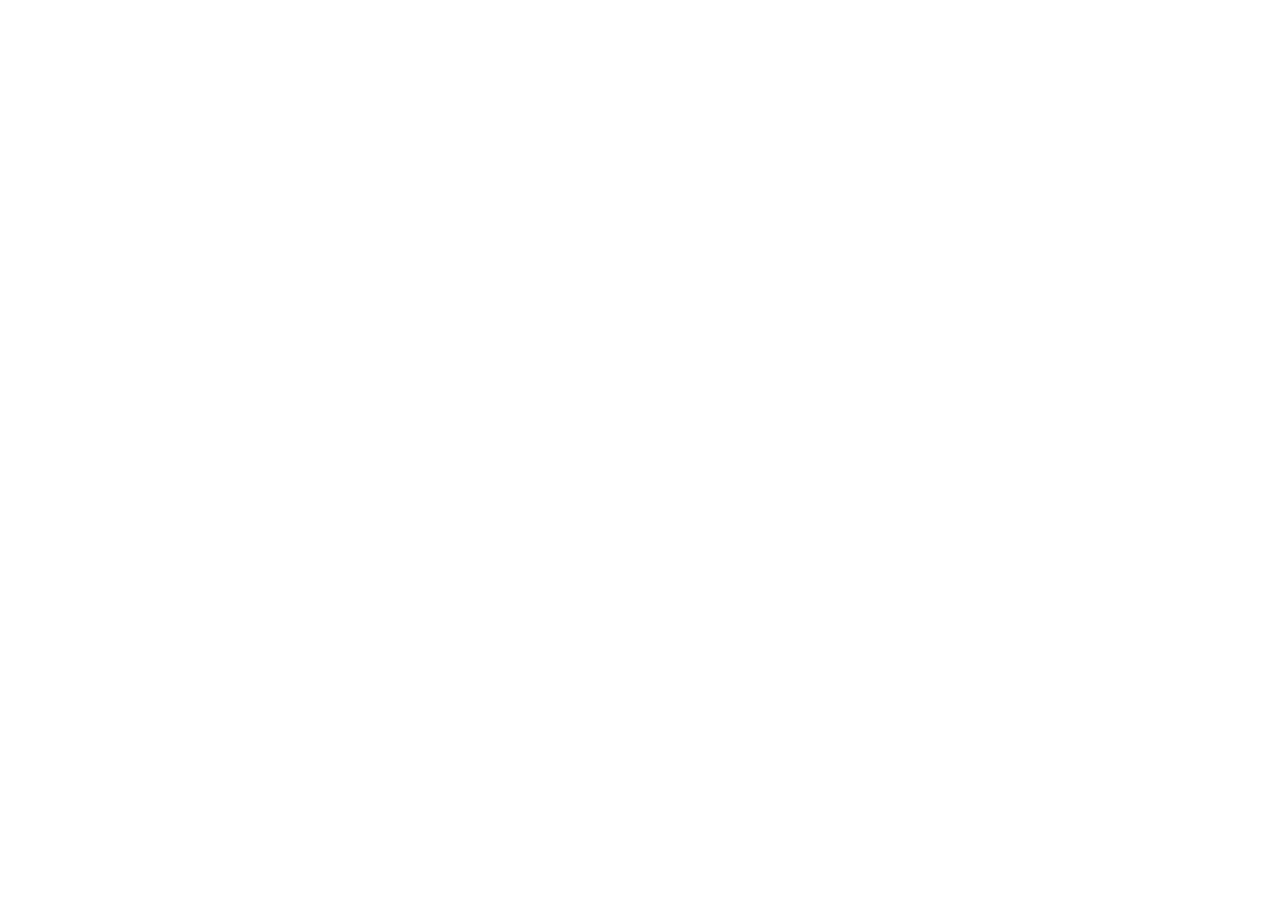
==== index.html @ 49a052c0 "Fix GitHub Pages redirect to OBO demo" ====
<!doctype html>
<html lang="en">
<head>
  <meta charset="utf-8">
  <meta name="viewport" content="width=device-width,initial-scale=1">
  <title>OBO Demo</title>
  <meta http-equiv="refresh" content="0; url=https://haiderkhan12078-oss.github.io/OBO/">
  <style>
    body{margin:0;background:#081321;color:#fff;font-family:Arial,sans-serif;display:grid;place-items:center;min-height:100vh}
    .box{max-width:560px;padding:32px;text-align:center}
    a{color:#b9f34a}
  </style>
</head>
<body>
  <div class="box">
    <h1>Opening OBO Smart Discovery Demo…</h1>
    <p>If you are not redirected automatically, <a href="https://haiderkhan12078-oss.github.io/OBO/">open the demo here</a>.</p>
  </div>
  <script>location.replace("https://haiderkhan12078-oss.github.io/OBO/");</script>
</body>
</html>
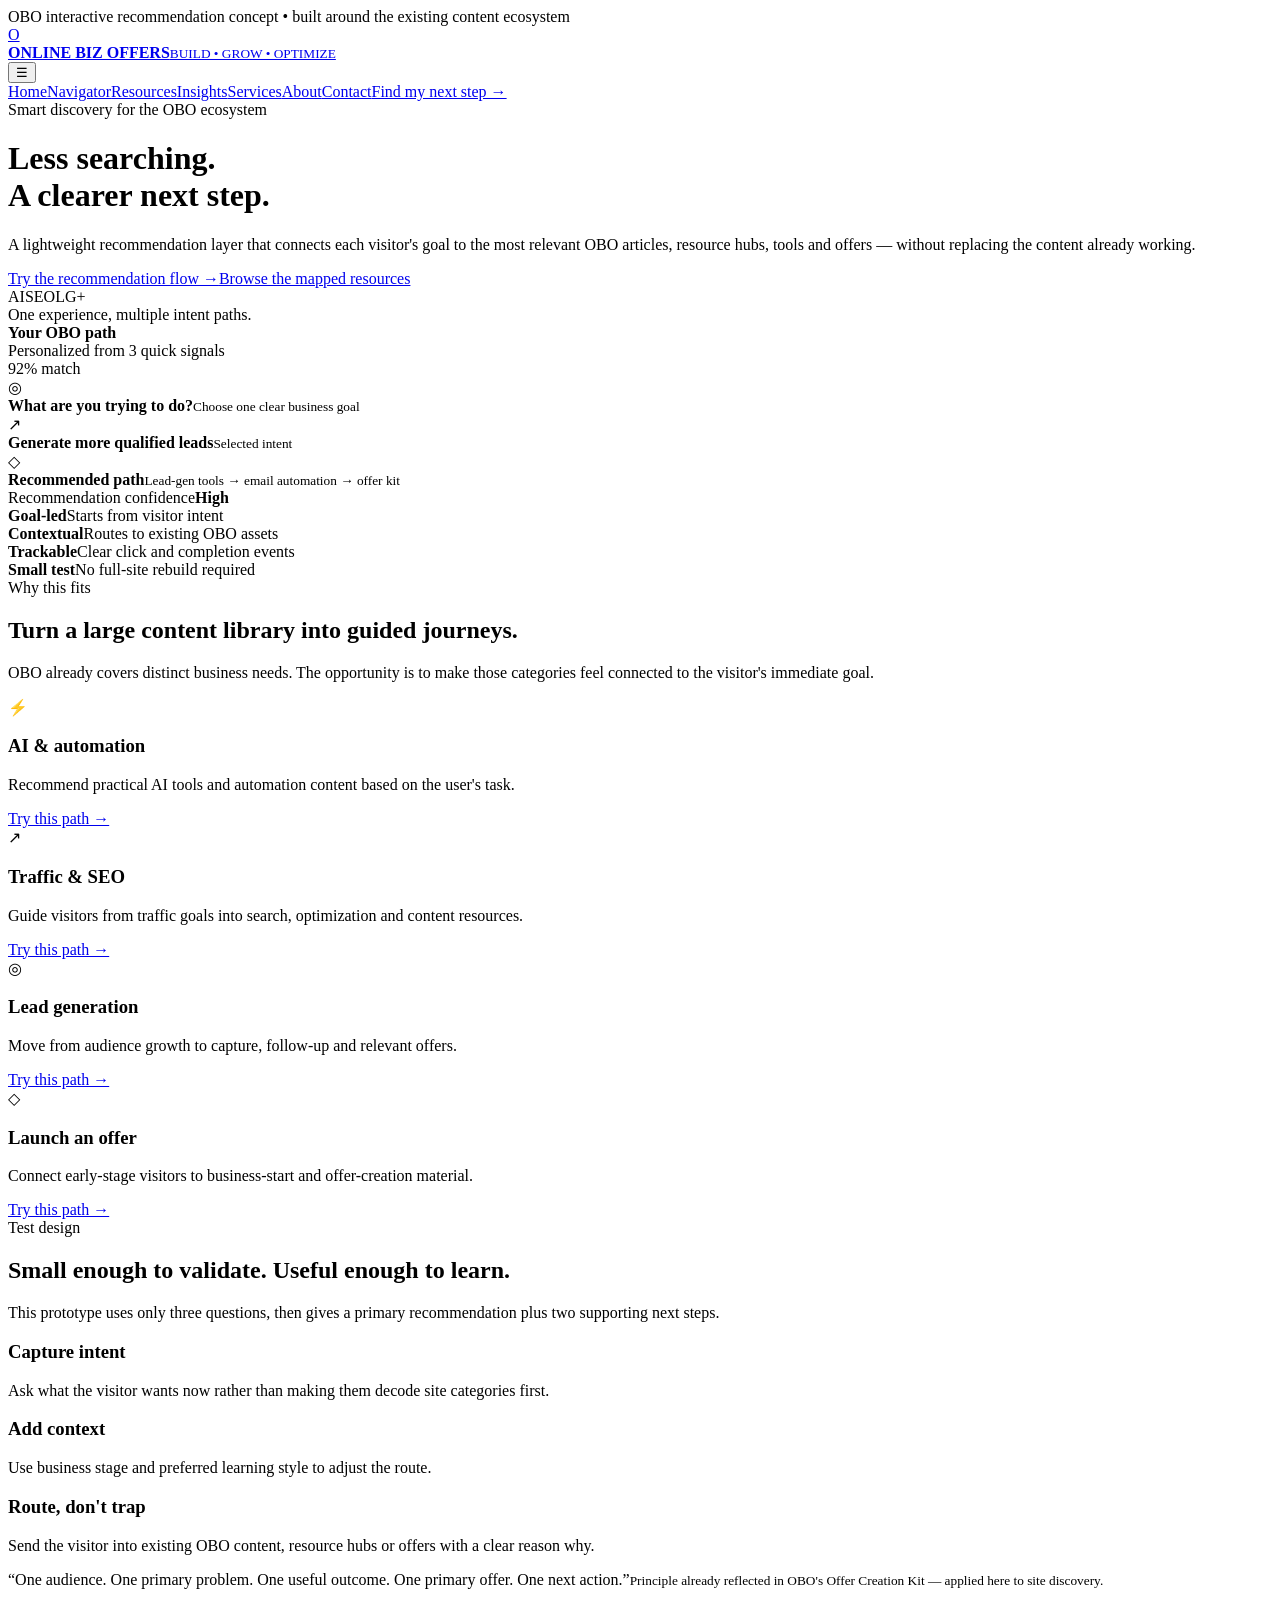
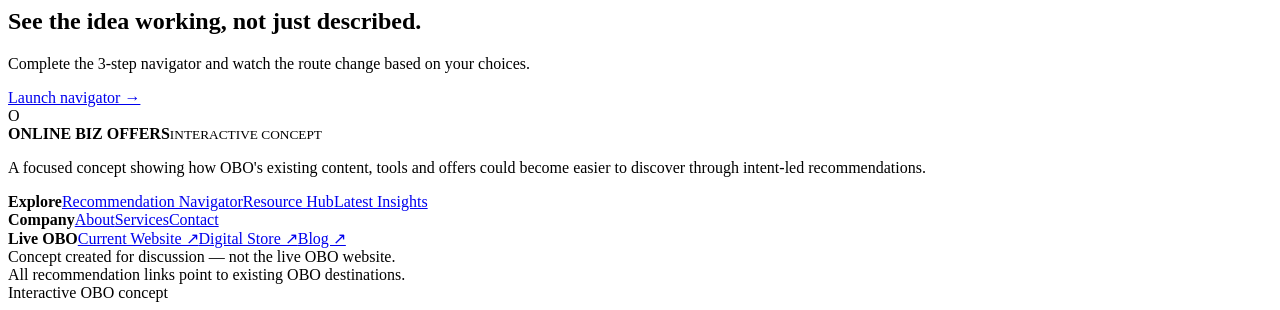
==== commit fd7a797f: "Sync index.html from working OBO demo" ====
--- a/index.html
+++ b/index.html
@@ -1,21 +1,34 @@
-<!doctype html>
-<html lang="en">
-<head>
-  <meta charset="utf-8">
-  <meta name="viewport" content="width=device-width,initial-scale=1">
-  <title>OBO Demo</title>
-  <meta http-equiv="refresh" content="0; url=https://haiderkhan12078-oss.github.io/OBO/">
-  <style>
-    body{margin:0;background:#081321;color:#fff;font-family:Arial,sans-serif;display:grid;place-items:center;min-height:100vh}
-    .box{max-width:560px;padding:32px;text-align:center}
-    a{color:#b9f34a}
-  </style>
-</head>
-<body>
-  <div class="box">
-    <h1>Opening OBO Smart Discovery Demo…</h1>
-    <p>If you are not redirected automatically, <a href="https://haiderkhan12078-oss.github.io/OBO/">open the demo here</a>.</p>
-  </div>
-  <script>location.replace("https://haiderkhan12078-oss.github.io/OBO/");</script>
-</body>
-</html>+<!doctype html><html lang="en"><head><meta charset="utf-8"><meta name="viewport" content="width=device-width,initial-scale=1"><title>OBO Interactive Concept | Home</title><meta name="description" content="Interactive Online Biz Offers concept"><link rel="stylesheet" href="styles.css"></head><body><div class="announcement">OBO interactive recommendation concept • built around the existing content ecosystem</div>
+<nav class="nav"><div class="container nav-inner">
+<a class="brand" href="index.html"><div class="brand-mark">O</div><div class="brand-copy"><strong>ONLINE BIZ OFFERS</strong><small>BUILD • GROW • OPTIMIZE</small></div></a>
+<button class="menu-toggle" aria-label="Toggle menu">☰</button>
+<div class="nav-links">
+<a data-page href="index.html">Home</a><a data-page href="navigator.html">Navigator</a><a data-page href="resources.html">Resources</a><a data-page href="insights.html">Insights</a><a data-page href="services.html">Services</a><a data-page href="about.html">About</a><a data-page href="contact.html">Contact</a><a class="nav-cta" href="navigator.html">Find my next step →</a>
+</div></div></nav><main>
+<header class="hero"><div class="container hero-grid"><div>
+<span class="eyebrow"><span class="dot"></span> Smart discovery for the OBO ecosystem</span>
+<h1>Less searching.<br><span class="gradient-text">A clearer next step.</span></h1>
+<p class="lead">A lightweight recommendation layer that connects each visitor's goal to the most relevant OBO articles, resource hubs, tools and offers — without replacing the content already working.</p>
+<div class="actions"><a class="btn btn-primary" href="navigator.html">Try the recommendation flow →</a><a class="btn btn-secondary" href="resources.html">Browse the mapped resources</a></div>
+<div class="hero-note"><div class="avatars"><span class="avatar">AI</span><span class="avatar">SEO</span><span class="avatar">LG</span><span class="avatar">+</span></div><span>One experience, multiple intent paths.</span></div>
+</div><div class="visual-shell"><div class="glow"></div><div class="product-card">
+<div class="product-top"><div><strong>Your OBO path</strong><div class="mini">Personalized from 3 quick signals</div></div><span class="pill">92% match</span></div>
+<div class="reco-preview"><div class="choice-preview"><div class="choice-icon">◎</div><div><strong>What are you trying to do?</strong><small>Choose one clear business goal</small></div></div><div class="choice-preview selected"><div class="choice-icon">↗</div><div><strong>Generate more qualified leads</strong><small>Selected intent</small></div></div><div class="choice-preview"><div class="choice-icon">◇</div><div><strong>Recommended path</strong><small>Lead-gen tools → email automation → offer kit</small></div></div></div>
+<div class="match-card"><div class="match-score"><span>Recommendation confidence</span><strong>High</strong></div><div class="score-track"><span></span></div></div>
+</div></div></div></header>
+<div class="container logo-strip"><div class="strip-inner"><div class="micro-stat"><strong>Goal-led</strong><span>Starts from visitor intent</span></div><div class="micro-stat"><strong>Contextual</strong><span>Routes to existing OBO assets</span></div><div class="micro-stat"><strong>Trackable</strong><span>Clear click and completion events</span></div><div class="micro-stat"><strong>Small test</strong><span>No full-site rebuild required</span></div></div></div>
+<section class="band"><div class="container"><div class="section-head"><div><span class="eyebrow">Why this fits</span><h2>Turn a large content library into guided journeys.</h2></div><p>OBO already covers distinct business needs. The opportunity is to make those categories feel connected to the visitor's immediate goal.</p></div><div class="grid-4">
+<div class="card"><div class="card-icon">⚡</div><h3>AI & automation</h3><p>Recommend practical AI tools and automation content based on the user's task.</p><a class="card-link" href="navigator.html">Try this path →</a></div>
+<div class="card"><div class="card-icon">↗</div><h3>Traffic & SEO</h3><p>Guide visitors from traffic goals into search, optimization and content resources.</p><a class="card-link" href="navigator.html">Try this path →</a></div>
+<div class="card"><div class="card-icon">◎</div><h3>Lead generation</h3><p>Move from audience growth to capture, follow-up and relevant offers.</p><a class="card-link" href="navigator.html">Try this path →</a></div>
+<div class="card"><div class="card-icon">◇</div><h3>Launch an offer</h3><p>Connect early-stage visitors to business-start and offer-creation material.</p><a class="card-link" href="navigator.html">Try this path →</a></div>
+</div></div></section>
+<section><div class="container"><div class="section-head"><div><span class="eyebrow">Test design</span><h2>Small enough to validate. Useful enough to learn.</h2></div><p>This prototype uses only three questions, then gives a primary recommendation plus two supporting next steps.</p></div><div class="steps"><div class="step"><h3>Capture intent</h3><p>Ask what the visitor wants now rather than making them decode site categories first.</p></div><div class="step"><h3>Add context</h3><p>Use business stage and preferred learning style to adjust the route.</p></div><div class="step"><h3>Route, don't trap</h3><p>Send the visitor into existing OBO content, resource hubs or offers with a clear reason why.</p></div></div></div></section>
+<section class="band"><div class="container"><div class="quote">“One audience. One primary problem. One useful outcome. One primary offer. One next action.”<small>Principle already reflected in OBO's Offer Creation Kit — applied here to site discovery.</small></div></div></section>
+<section><div class="container"><div class="cta-block"><div><h2>See the idea working, not just described.</h2><p>Complete the 3-step navigator and watch the route change based on your choices.</p></div><a class="btn btn-primary" href="navigator.html">Launch navigator →</a></div></div></section>
+</main><footer><div class="container"><div class="footer-grid">
+<div class="footer-brand"><div class="brand"><div class="brand-mark">O</div><div class="brand-copy"><strong>ONLINE BIZ OFFERS</strong><small>INTERACTIVE CONCEPT</small></div></div><p>A focused concept showing how OBO's existing content, tools and offers could become easier to discover through intent-led recommendations.</p></div>
+<div class="footer-col"><strong>Explore</strong><a href="navigator.html">Recommendation Navigator</a><a href="resources.html">Resource Hub</a><a href="insights.html">Latest Insights</a></div>
+<div class="footer-col"><strong>Company</strong><a href="about.html">About</a><a href="services.html">Services</a><a href="contact.html">Contact</a></div>
+<div class="footer-col"><strong>Live OBO</strong><a target="_blank" rel="noopener" href="https://onlinebizoffers.com/">Current Website ↗</a><a target="_blank" rel="noopener" href="https://store.onlinebizoffers.com/">Digital Store ↗</a><a target="_blank" rel="noopener" href="https://onlinebizoffers.com/blog">Blog ↗</a></div>
+</div><div class="copyright"><div>Concept created for discussion — not the live OBO website.</div><span>All recommendation links point to existing OBO destinations.</span></div></div></footer><div class="demo-badge">Interactive OBO concept</div><script src="app.js"></script></body></html>
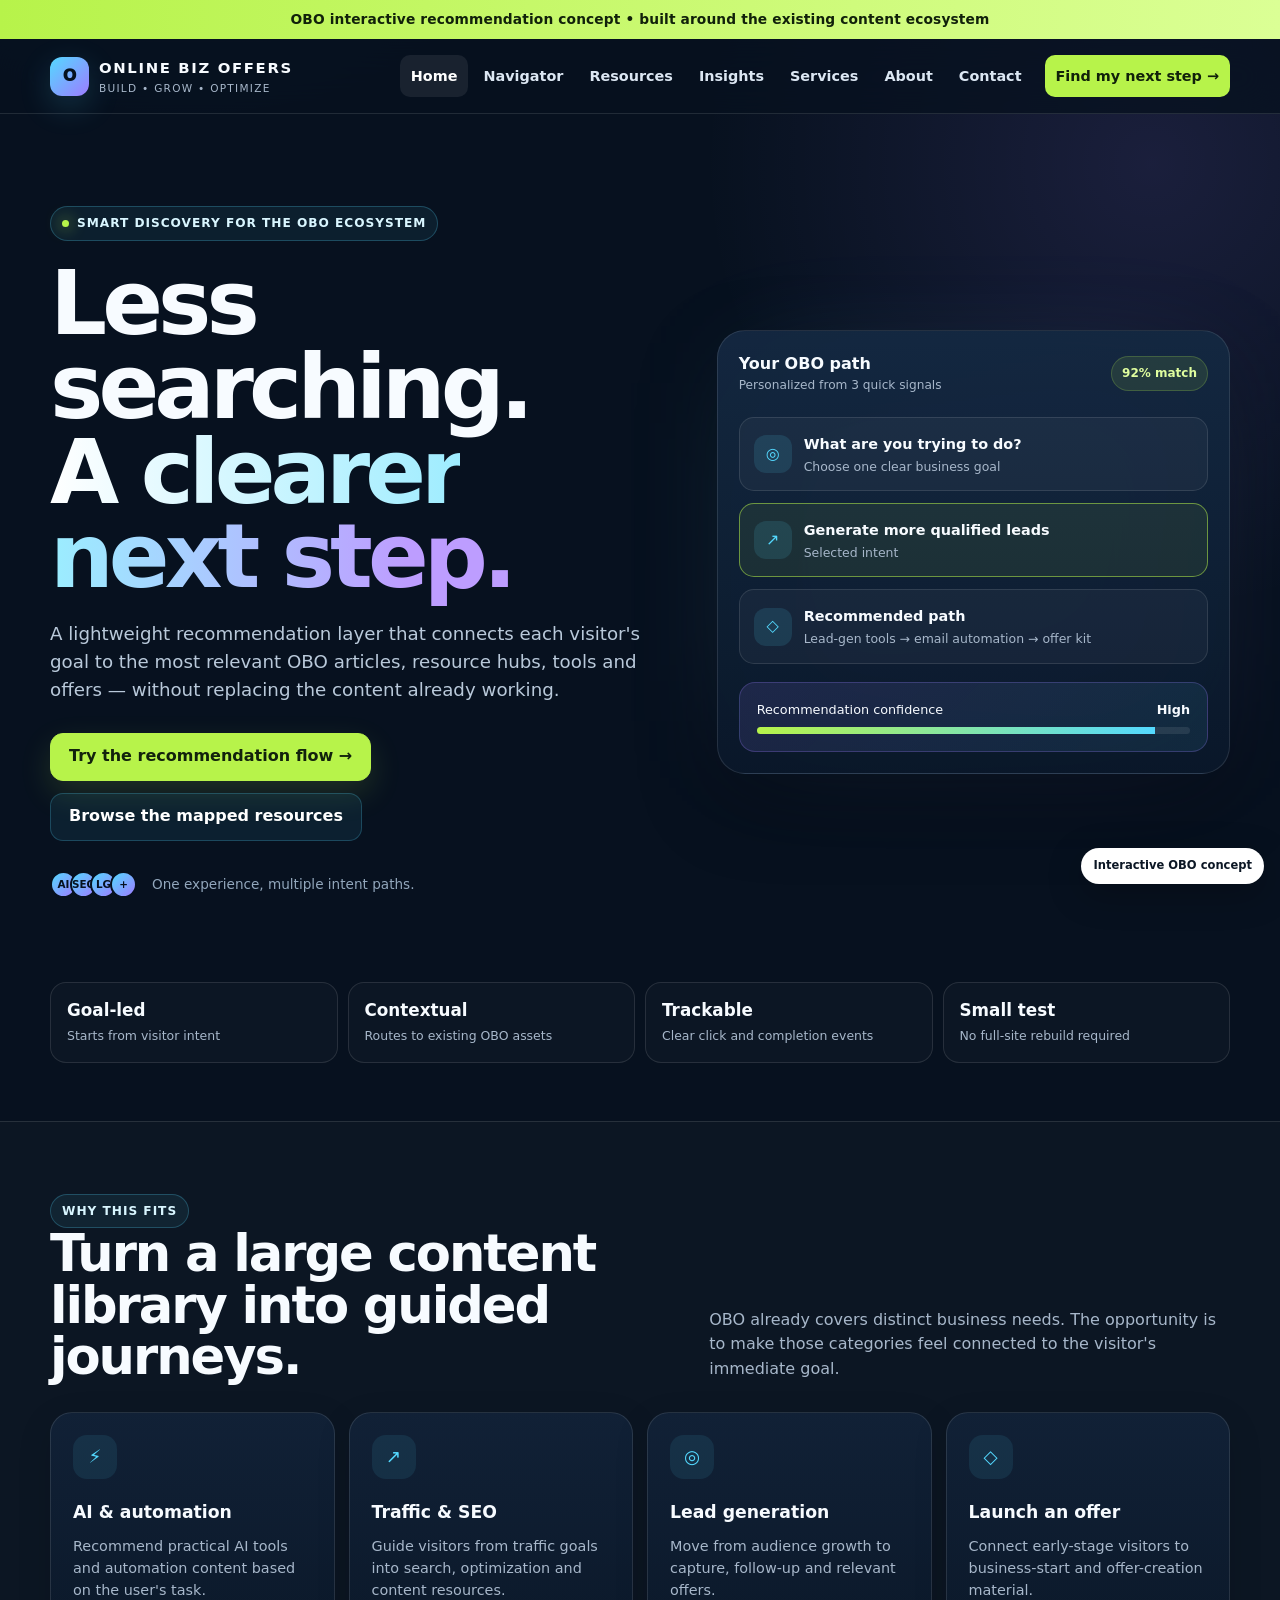
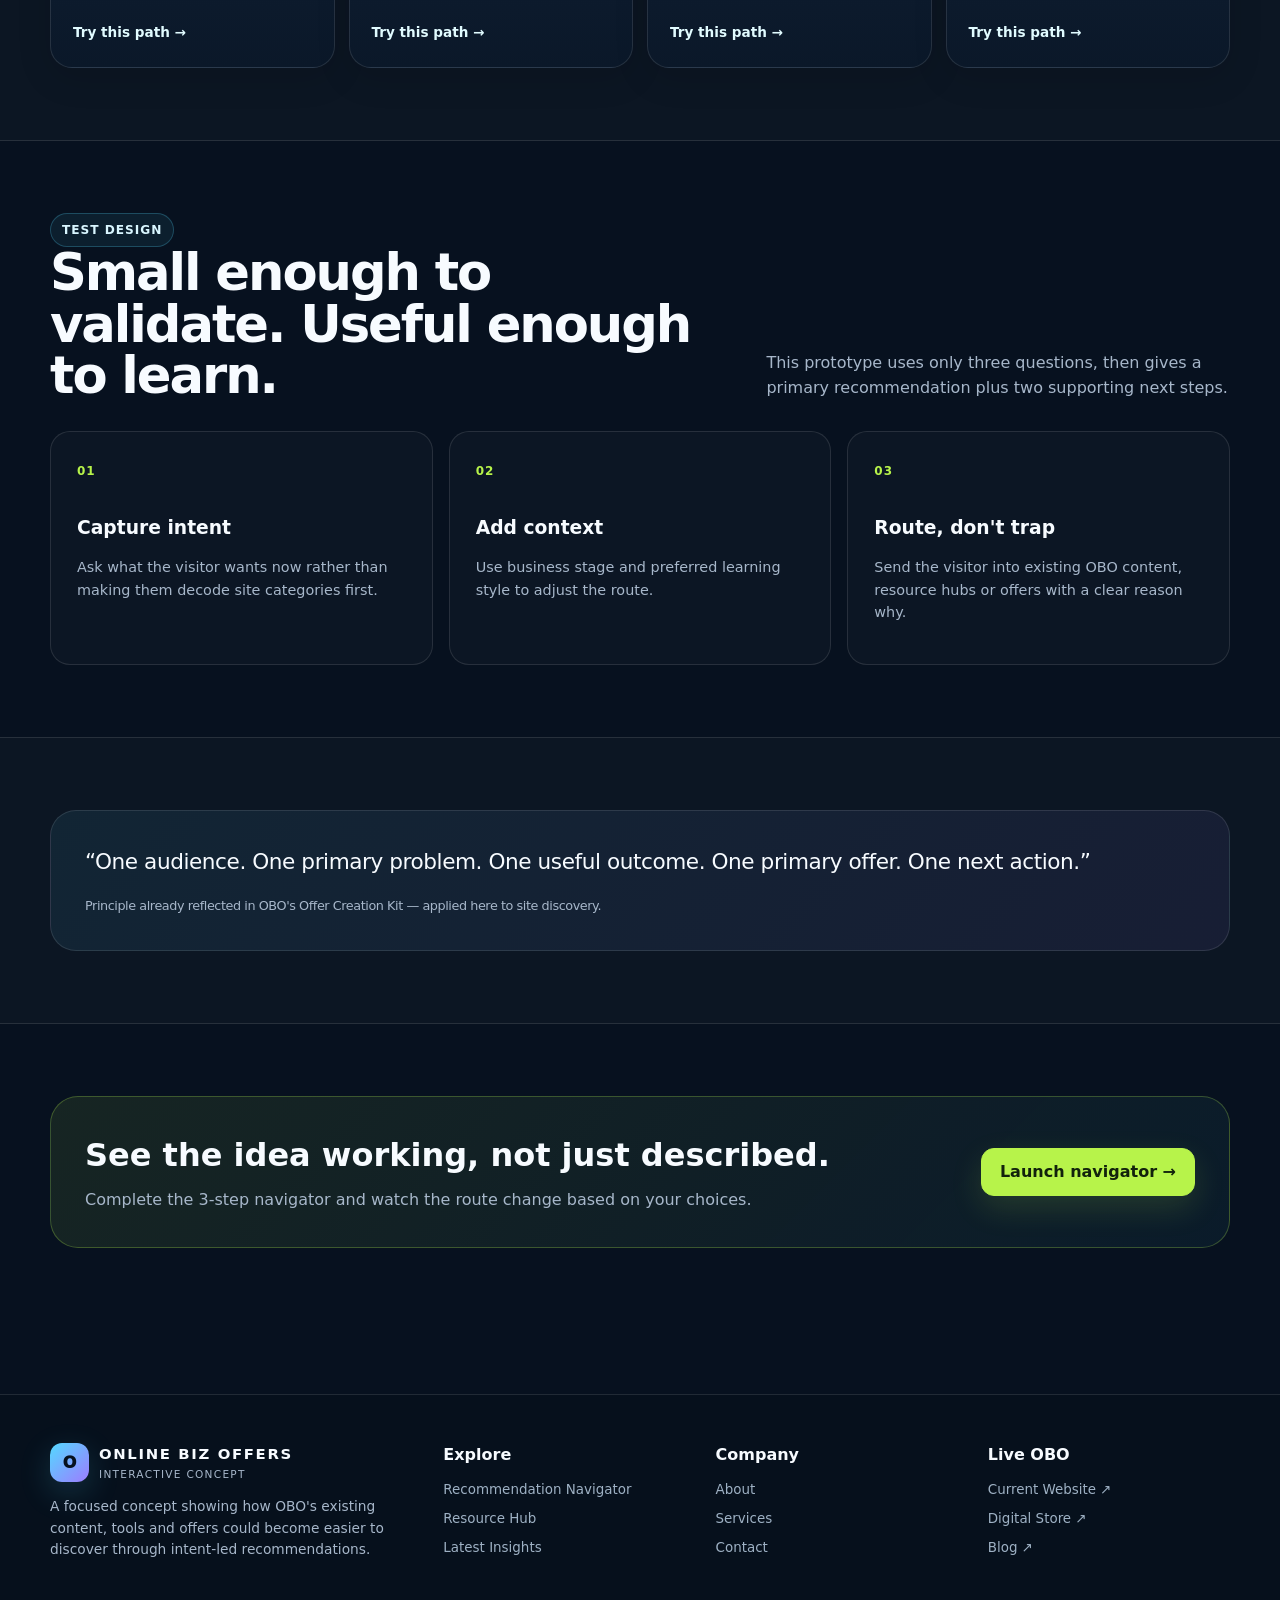
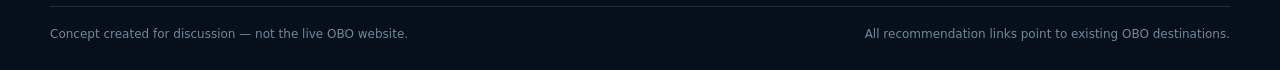
==== commit 422bf9ee: "Make homepage self-contained for reliable GitHub Pages rendering" ====
--- a/index.html
+++ b/index.html
@@ -1,4 +1,82 @@
-<!doctype html><html lang="en"><head><meta charset="utf-8"><meta name="viewport" content="width=device-width,initial-scale=1"><title>OBO Interactive Concept | Home</title><meta name="description" content="Interactive Online Biz Offers concept"><link rel="stylesheet" href="styles.css"></head><body><div class="announcement">OBO interactive recommendation concept • built around the existing content ecosystem</div>
+<!doctype html><html lang="en"><head><meta charset="utf-8"><meta name="viewport" content="width=device-width,initial-scale=1"><title>OBO Smart Discovery | Live Demo</title><meta name="description" content="Interactive Online Biz Offers concept"><style>
+:root{
+  --bg:#07111f;
+  --bg-soft:#0d1a2b;
+  --surface:#101f33;
+  --surface-2:#152943;
+  --text:#f7fbff;
+  --muted:#a7b7ca;
+  --line:rgba(255,255,255,.11);
+  --lime:#b7f34a;
+  --cyan:#54d9ff;
+  --violet:#9d7cff;
+  --orange:#ffb057;
+  --danger:#ff7b7b;
+  --shadow:0 28px 80px rgba(0,0,0,.28);
+  --radius:22px;
+  --max:1180px;
+}
+*{box-sizing:border-box}
+html{scroll-behavior:smooth}
+body{margin:0;font-family:Inter,ui-sans-serif,system-ui,-apple-system,BlinkMacSystemFont,"Segoe UI",sans-serif;background:
+  radial-gradient(circle at 15% -10%,rgba(84,217,255,.13),transparent 28rem),
+  radial-gradient(circle at 90% 5%,rgba(157,124,255,.13),transparent 28rem),var(--bg);color:var(--text);line-height:1.55}
+a{color:inherit;text-decoration:none}
+button,input,select,textarea{font:inherit}
+button{cursor:pointer}
+img{max-width:100%;display:block}
+.container{width:min(var(--max),calc(100% - 36px));margin:auto}
+.announcement{background:linear-gradient(90deg,var(--lime),#dbff95);color:#11210a;font-size:.86rem;font-weight:800;text-align:center;padding:9px 16px;letter-spacing:.01em}
+.nav{position:sticky;top:0;z-index:50;background:rgba(7,17,31,.78);backdrop-filter:blur(18px);border-bottom:1px solid var(--line)}
+.nav-inner{min-height:74px;display:flex;align-items:center;gap:24px}
+.brand{display:flex;align-items:center;gap:10px;min-width:max-content}
+.brand-mark{width:39px;height:39px;border-radius:12px;background:linear-gradient(135deg,var(--cyan),var(--violet));display:grid;place-items:center;box-shadow:0 10px 32px rgba(84,217,255,.18);font-weight:950;color:#06111f}
+.brand-copy strong{display:block;font-size:.93rem;letter-spacing:.11em}.brand-copy small{display:block;font-size:.66rem;color:var(--muted);letter-spacing:.12em}
+.nav-links{display:flex;align-items:center;gap:4px;margin-left:auto}
+.nav-links a{padding:10px 11px;border-radius:10px;color:#dce7f3;font-size:.9rem;font-weight:650;transition:.2s}
+.nav-links a:hover,.nav-links a.active{background:rgba(255,255,255,.075);color:#fff}
+.nav-cta{margin-left:8px!important;background:var(--lime)!important;color:#11210a!important;font-weight:850!important}
+.menu-toggle{display:none;margin-left:auto;border:1px solid var(--line);background:transparent;color:white;border-radius:12px;padding:9px 11px}
+.hero{padding:92px 0 64px;position:relative;overflow:hidden}
+.hero-grid{display:grid;grid-template-columns:1.08fr .92fr;gap:64px;align-items:center}
+.eyebrow{display:inline-flex;align-items:center;gap:8px;color:#d9f6ff;border:1px solid rgba(84,217,255,.24);background:rgba(84,217,255,.07);border-radius:999px;padding:7px 11px;font-weight:750;font-size:.76rem;letter-spacing:.08em;text-transform:uppercase}
+.dot{width:7px;height:7px;border-radius:99px;background:var(--lime);box-shadow:0 0 16px var(--lime)}
+h1{font-size:clamp(3rem,7vw,6.3rem);line-height:.94;letter-spacing:-.055em;margin:20px 0 22px;max-width:940px}
+.gradient-text{background:linear-gradient(90deg,#fff 0%,#9cecff 48%,#bd9dff 88%);-webkit-background-clip:text;background-clip:text;color:transparent}
+.lead{font-size:1.14rem;color:#b9c9da;max-width:720px;margin:0 0 28px}
+.actions{display:flex;gap:12px;flex-wrap:wrap}
+.btn{display:inline-flex;align-items:center;justify-content:center;gap:9px;min-height:48px;border-radius:13px;padding:0 18px;border:1px solid var(--line);font-weight:800;transition:.2s;background:rgba(255,255,255,.035);color:white}
+.btn:hover{transform:translateY(-2px);border-color:rgba(255,255,255,.24)}
+.btn-primary{background:var(--lime);color:#12220c;border-color:var(--lime);box-shadow:0 12px 32px rgba(183,243,74,.14)}
+.btn-secondary{background:rgba(84,217,255,.08);border-color:rgba(84,217,255,.22)}
+.hero-note{display:flex;gap:15px;align-items:center;margin-top:30px;color:#92a7bc;font-size:.85rem}.hero-note .avatars{display:flex}.hero-note .avatar{width:27px;height:27px;border:2px solid var(--bg);border-radius:50%;margin-left:-7px;background:linear-gradient(135deg,var(--cyan),var(--violet));display:grid;place-items:center;color:#06111f;font-size:.65rem;font-weight:900}.hero-note .avatar:first-child{margin-left:0}
+.visual-shell{position:relative}.glow{position:absolute;inset:12% 8%;background:linear-gradient(135deg,rgba(84,217,255,.22),rgba(157,124,255,.24));filter:blur(60px);z-index:0}
+.product-card{position:relative;z-index:1;background:linear-gradient(180deg,rgba(20,40,65,.96),rgba(10,24,42,.96));border:1px solid var(--line);border-radius:28px;padding:21px;box-shadow:var(--shadow);overflow:hidden}
+.product-top{display:flex;align-items:center;justify-content:space-between;margin-bottom:22px}.pill{padding:7px 10px;border-radius:999px;background:rgba(183,243,74,.1);color:#dffd9e;border:1px solid rgba(183,243,74,.2);font-size:.75rem;font-weight:800}.mini{font-size:.76rem;color:var(--muted)}
+.reco-preview{display:grid;gap:12px}.choice-preview{display:flex;align-items:center;gap:12px;padding:14px;border-radius:15px;background:rgba(255,255,255,.038);border:1px solid var(--line)}.choice-preview strong{font-size:.9rem}.choice-preview small{display:block;color:var(--muted);font-size:.78rem}.choice-icon{width:38px;height:38px;border-radius:12px;display:grid;place-items:center;background:rgba(84,217,255,.12);color:var(--cyan)}.choice-preview.selected{border-color:rgba(183,243,74,.52);background:rgba(183,243,74,.08)}
+.match-card{margin-top:18px;padding:17px;border-radius:16px;background:linear-gradient(135deg,rgba(157,124,255,.13),rgba(84,217,255,.09));border:1px solid rgba(157,124,255,.25)}.match-score{display:flex;justify-content:space-between;font-size:.8rem}.score-track{height:7px;background:rgba(255,255,255,.09);border-radius:99px;overflow:hidden;margin-top:8px}.score-track span{display:block;width:92%;height:100%;background:linear-gradient(90deg,var(--lime),var(--cyan))}
+.logo-strip{padding:20px 0 58px}.strip-inner{display:grid;grid-template-columns:repeat(4,1fr);gap:10px}.micro-stat{border:1px solid var(--line);border-radius:16px;padding:14px 16px;background:rgba(255,255,255,.025)}.micro-stat strong{display:block;font-size:1.05rem}.micro-stat span{color:var(--muted);font-size:.78rem}
+section{padding:72px 0}.section-head{display:flex;justify-content:space-between;gap:28px;align-items:end;margin-bottom:30px}.section-head h2{font-size:clamp(2rem,4vw,3.3rem);line-height:1;letter-spacing:-.04em;margin:0}.section-head p{max-width:580px;color:var(--muted);margin:0}
+.grid-3{display:grid;grid-template-columns:repeat(3,1fr);gap:16px}.grid-4{display:grid;grid-template-columns:repeat(4,1fr);gap:14px}.card{background:linear-gradient(180deg,rgba(18,35,57,.88),rgba(11,25,42,.88));border:1px solid var(--line);border-radius:var(--radius);padding:22px;transition:.22s;box-shadow:0 10px 35px rgba(0,0,0,.12)}.card:hover{transform:translateY(-4px);border-color:rgba(84,217,255,.28)}.card-icon{width:44px;height:44px;border-radius:14px;display:grid;place-items:center;background:rgba(84,217,255,.09);color:var(--cyan);font-size:1.15rem;margin-bottom:20px}.card h3{margin:0 0 9px;font-size:1.08rem}.card p{color:var(--muted);font-size:.9rem;margin:0 0 18px}.card-link{font-size:.85rem;font-weight:800;color:#e1fbff}.tag-row{display:flex;gap:7px;flex-wrap:wrap;margin-top:13px}.tag{font-size:.72rem;padding:5px 8px;border-radius:999px;background:rgba(255,255,255,.055);color:#bdd0e2}
+.band{border-top:1px solid var(--line);border-bottom:1px solid var(--line);background:rgba(255,255,255,.018)}
+.steps{display:grid;grid-template-columns:repeat(3,1fr);gap:16px;counter-reset:steps}.step{padding:26px;border:1px solid var(--line);border-radius:20px;position:relative;background:rgba(255,255,255,.023)}.step:before{counter-increment:steps;content:"0" counter(steps);font-weight:900;color:var(--lime);font-size:.75rem;letter-spacing:.08em}.step h3{margin:30px 0 8px}.step p{color:var(--muted);font-size:.9rem}
+.quote{padding:34px;border-radius:26px;background:linear-gradient(135deg,rgba(84,217,255,.08),rgba(157,124,255,.08));border:1px solid var(--line);font-size:1.35rem;letter-spacing:-.02em}.quote small{display:block;font-size:.8rem;color:var(--muted);margin-top:18px}
+.cta-block{display:grid;grid-template-columns:1fr auto;gap:30px;align-items:center;border:1px solid rgba(183,243,74,.26);background:linear-gradient(135deg,rgba(183,243,74,.09),rgba(84,217,255,.05));padding:34px;border-radius:28px}.cta-block h2{margin:0 0 8px;font-size:2rem}.cta-block p{margin:0;color:var(--muted)}
+.page-hero{padding:70px 0 40px}.page-hero h1{font-size:clamp(2.7rem,6vw,5.2rem);max-width:900px}.page-hero .lead{max-width:800px}
+.filter-bar{display:flex;gap:9px;flex-wrap:wrap;margin-bottom:24px}.filter-btn{border:1px solid var(--line);background:rgba(255,255,255,.025);color:#dce8f4;border-radius:999px;padding:9px 12px;font-weight:750;font-size:.82rem}.filter-btn.active{background:var(--lime);color:#10200b;border-color:var(--lime)}
+.resource-grid{display:grid;grid-template-columns:repeat(3,1fr);gap:16px}.resource-card{display:flex;flex-direction:column;min-height:285px}.resource-card .category{font-size:.73rem;color:var(--cyan);font-weight:850;text-transform:uppercase;letter-spacing:.08em}.resource-card h3{font-size:1.14rem;margin:12px 0 8px}.resource-card p{flex:1}.external{display:inline-flex;align-items:center;gap:7px;font-size:.84rem;font-weight:800;color:white}.external::after{content:"↗";color:var(--lime)}
+.quiz-shell{display:grid;grid-template-columns:310px 1fr;gap:20px;align-items:start}.quiz-side{position:sticky;top:98px}.progress-list{display:grid;gap:10px;margin-top:18px}.progress-item{display:flex;gap:10px;align-items:center;color:#8fa4b8;font-size:.82rem}.progress-item span{width:28px;height:28px;border-radius:50%;display:grid;place-items:center;border:1px solid var(--line);font-weight:850}.progress-item.active{color:white}.progress-item.active span,.progress-item.done span{background:var(--lime);color:#10200b;border-color:var(--lime)}
+.quiz-main{min-height:540px}.quiz-step{display:none}.quiz-step.active{display:block}.quiz-step h2{font-size:2rem;margin:0 0 8px}.quiz-step>p{color:var(--muted);margin:0 0 26px}.option-grid{display:grid;grid-template-columns:repeat(2,1fr);gap:12px}.option{padding:18px;border:1px solid var(--line);border-radius:17px;background:rgba(255,255,255,.025);text-align:left;color:white;transition:.2s;min-height:112px}.option:hover,.option.selected{border-color:rgba(183,243,74,.6);background:rgba(183,243,74,.07);transform:translateY(-2px)}.option strong{display:block;margin-bottom:5px}.option small{color:var(--muted);display:block}.quiz-actions{display:flex;justify-content:space-between;margin-top:26px}.quiz-result{display:none}.quiz-result.active{display:block}.result-hero{padding:24px;border-radius:20px;background:linear-gradient(135deg,rgba(183,243,74,.12),rgba(84,217,255,.08));border:1px solid rgba(183,243,74,.27);margin-bottom:16px}.result-score{font-size:.78rem;color:#d7f99c;font-weight:900;text-transform:uppercase;letter-spacing:.08em}.result-hero h2{margin:8px 0;font-size:2.2rem}.result-hero p{color:#bfd0df}.result-actions{display:flex;gap:10px;flex-wrap:wrap}.result-grid{display:grid;grid-template-columns:repeat(3,1fr);gap:12px;margin-top:16px}
+.insight-list{display:grid;gap:14px}.insight{display:grid;grid-template-columns:160px 1fr auto;gap:18px;align-items:center;padding:18px;border:1px solid var(--line);border-radius:18px;background:rgba(255,255,255,.025)}.insight .thumb{height:92px;border-radius:13px;background:linear-gradient(135deg,rgba(84,217,255,.23),rgba(157,124,255,.25));display:grid;place-items:center;font-size:1.7rem}.insight h3{margin:0 0 5px}.insight p{margin:0;color:var(--muted);font-size:.86rem}.insight .meta{font-size:.72rem;color:var(--cyan);font-weight:800;text-transform:uppercase;letter-spacing:.07em}
+.service-grid{display:grid;grid-template-columns:repeat(2,1fr);gap:16px}.service-card{padding:26px}.service-card ul{padding-left:19px;color:#b3c5d7}.service-card li{margin:8px 0}
+.about-grid{display:grid;grid-template-columns:1fr 1fr;gap:30px}.story{font-size:1.08rem;color:#c4d2df}.principle{display:flex;gap:14px;align-items:flex-start;padding:16px 0;border-bottom:1px solid var(--line)}.principle:last-child{border-bottom:none}.principle i{width:34px;height:34px;border-radius:12px;background:rgba(183,243,74,.1);display:grid;place-items:center;color:var(--lime);font-style:normal;font-weight:900}.principle strong{display:block}.principle span{color:var(--muted);font-size:.86rem}
+.form-grid{display:grid;grid-template-columns:1fr 1fr;gap:14px}.field{display:grid;gap:7px}.field.full{grid-column:1/-1}.field label{font-size:.79rem;color:#c9d8e6;font-weight:750}.field input,.field select,.field textarea{width:100%;border:1px solid var(--line);background:#0b192a;color:white;border-radius:13px;padding:13px 14px;outline:none}.field textarea{min-height:135px;resize:vertical}.field input:focus,.field textarea:focus,.field select:focus{border-color:rgba(84,217,255,.5);box-shadow:0 0 0 3px rgba(84,217,255,.08)}.form-note{font-size:.75rem;color:#8399ae}.success-box{display:none;margin-top:14px;padding:13px 15px;border-radius:13px;background:rgba(183,243,74,.09);border:1px solid rgba(183,243,74,.28);color:#dfffa6;font-size:.85rem}.success-box.show{display:block}
+footer{border-top:1px solid var(--line);padding:48px 0 26px;margin-top:74px;background:#06101c}.footer-grid{display:grid;grid-template-columns:1.2fr repeat(3,.8fr);gap:30px}.footer-brand p{color:var(--muted);max-width:360px;font-size:.86rem}.footer-col strong{display:block;margin-bottom:12px}.footer-col a{display:block;color:#9eb1c4;font-size:.84rem;margin:8px 0}.footer-col a:hover{color:white}.copyright{border-top:1px solid var(--line);margin-top:32px;padding-top:18px;display:flex;justify-content:space-between;color:#71879c;font-size:.75rem;gap:20px}
+.demo-badge{position:fixed;right:16px;bottom:16px;z-index:40;padding:9px 12px;border-radius:999px;background:#fff;color:#0c1725;font-weight:850;font-size:.72rem;box-shadow:0 10px 35px rgba(0,0,0,.25)}
+@media(max-width:980px){.nav-links{position:absolute;top:74px;left:18px;right:18px;display:none;flex-direction:column;align-items:stretch;background:#0c1b2d;border:1px solid var(--line);border-radius:18px;padding:10px;box-shadow:var(--shadow)}.nav-links.open{display:flex}.nav-cta{margin-left:0!important}.menu-toggle{display:block}.hero-grid,.about-grid{grid-template-columns:1fr}.visual-shell{max-width:620px}.grid-4{grid-template-columns:repeat(2,1fr)}.grid-3,.resource-grid{grid-template-columns:repeat(2,1fr)}.quiz-shell{grid-template-columns:1fr}.quiz-side{position:static}.progress-list{grid-template-columns:repeat(4,1fr)}.progress-item{display:grid;text-align:center;justify-items:center}.result-grid{grid-template-columns:1fr}.footer-grid{grid-template-columns:1fr 1fr}.insight{grid-template-columns:130px 1fr}.insight>.external{grid-column:2}.cta-block{grid-template-columns:1fr}}
+@media(max-width:640px){.container{width:min(100% - 24px,var(--max))}.announcement{font-size:.72rem}.brand-copy small{display:none}.hero{padding-top:66px}.hero-grid{gap:35px}h1{font-size:3.35rem}.section-head{display:block}.section-head p{margin-top:13px}.strip-inner,.grid-4,.grid-3,.resource-grid,.steps,.option-grid,.service-grid,.form-grid{grid-template-columns:1fr}.field.full{grid-column:auto}.quiz-main{min-height:auto}.progress-list{grid-template-columns:repeat(2,1fr)}.insight{grid-template-columns:1fr}.insight .thumb{height:130px}.insight>.external{grid-column:auto}.footer-grid{grid-template-columns:1fr}.copyright{display:block}.copyright span{display:block;margin-top:6px}.demo-badge{right:10px;bottom:10px}.actions .btn{width:100%}.cta-block{padding:24px}.page-hero{padding-top:50px}.result-hero h2{font-size:1.8rem}}
+
+</style></head><body><div class="announcement">OBO interactive recommendation concept • built around the existing content ecosystem</div>
 <nav class="nav"><div class="container nav-inner">
 <a class="brand" href="index.html"><div class="brand-mark">O</div><div class="brand-copy"><strong>ONLINE BIZ OFFERS</strong><small>BUILD • GROW • OPTIMIZE</small></div></a>
 <button class="menu-toggle" aria-label="Toggle menu">☰</button>
@@ -31,4 +109,75 @@
 <div class="footer-col"><strong>Explore</strong><a href="navigator.html">Recommendation Navigator</a><a href="resources.html">Resource Hub</a><a href="insights.html">Latest Insights</a></div>
 <div class="footer-col"><strong>Company</strong><a href="about.html">About</a><a href="services.html">Services</a><a href="contact.html">Contact</a></div>
 <div class="footer-col"><strong>Live OBO</strong><a target="_blank" rel="noopener" href="https://onlinebizoffers.com/">Current Website ↗</a><a target="_blank" rel="noopener" href="https://store.onlinebizoffers.com/">Digital Store ↗</a><a target="_blank" rel="noopener" href="https://onlinebizoffers.com/blog">Blog ↗</a></div>
-</div><div class="copyright"><div>Concept created for discussion — not the live OBO website.</div><span>All recommendation links point to existing OBO destinations.</span></div></div></footer><div class="demo-badge">Interactive OBO concept</div><script src="app.js"></script></body></html>+</div><div class="copyright"><div>Concept created for discussion — not the live OBO website.</div><span>All recommendation links point to existing OBO destinations.</span></div></div></footer><div class="demo-badge">Interactive OBO concept</div><script>
+(function(){
+  const path=(location.pathname.split('/').pop()||'index.html').toLowerCase();
+  document.querySelectorAll('.nav-links a[data-page]').forEach(a=>{if(a.getAttribute('href').toLowerCase()===path)a.classList.add('active')});
+  const menu=document.querySelector('.menu-toggle'), links=document.querySelector('.nav-links');
+  if(menu&&links) menu.addEventListener('click',()=>links.classList.toggle('open'));
+
+  document.querySelectorAll('[data-demo-form]').forEach(form=>{
+    form.addEventListener('submit',e=>{
+      e.preventDefault();
+      if(!form.checkValidity()){form.reportValidity();return}
+      const box=form.querySelector('.success-box'); if(box) box.classList.add('show');
+      form.reset();
+      try{localStorage.setItem('obo_demo_last_form',new Date().toISOString())}catch(e){}
+    })
+  });
+
+  const filters=document.querySelectorAll('.filter-btn');
+  if(filters.length){
+    filters.forEach(btn=>btn.addEventListener('click',()=>{
+      filters.forEach(b=>b.classList.remove('active'));btn.classList.add('active');
+      const f=btn.dataset.filter;
+      document.querySelectorAll('[data-category]').forEach(card=>{card.style.display=(f==='all'||card.dataset.category===f)?'flex':'none'});
+    }));
+  }
+
+  const q=document.querySelector('[data-quiz]');
+  if(q){
+    let step=1; const answers={};
+    const steps=[...q.querySelectorAll('.quiz-step')];
+    const progress=[...document.querySelectorAll('.progress-item')];
+    const back=q.querySelector('[data-back]'); const next=q.querySelector('[data-next]'); const actions=q.querySelector('.quiz-actions'); const result=q.querySelector('.quiz-result');
+    function paint(){
+      steps.forEach(s=>s.classList.toggle('active',Number(s.dataset.step)===step));
+      progress.forEach((p,i)=>{p.classList.toggle('active',i===step-1);p.classList.toggle('done',i<step-1)});
+      back.style.visibility=step===1?'hidden':'visible'; next.textContent=step===3?'Show my recommendation':'Continue';
+    }
+    q.querySelectorAll('.option').forEach(btn=>btn.addEventListener('click',()=>{
+      const s=btn.closest('.quiz-step'); s.querySelectorAll('.option').forEach(b=>b.classList.remove('selected')); btn.classList.add('selected'); answers['s'+s.dataset.step]=btn.dataset.value;
+    }));
+    back.addEventListener('click',()=>{if(step>1){step--;paint()}});
+    next.addEventListener('click',()=>{
+      if(!answers['s'+step]){const active=steps.find(s=>Number(s.dataset.step)===step);active.animate([{transform:'translateX(0)'},{transform:'translateX(-6px)'},{transform:'translateX(6px)'},{transform:'translateX(0)'}],{duration:260});return}
+      if(step<3){step++;paint();return}
+      showResult();
+    });
+    function showResult(){
+      steps.forEach(s=>s.classList.remove('active')); actions.style.display='none'; progress.forEach(p=>p.classList.add('done')); result.classList.add('active');
+      const goal=answers.s1, stage=answers.s2, style=answers.s3;
+      const map={
+        ai:{title:'AI & Automation Growth Path',desc:'Start with practical AI tools, then move into automation only where it removes repetitive work.',primary:'15 Free Google AI Tools',url:'https://onlinebizoffers.com/free-google-ai-tools',second:'AI Tools & Automation Hub',secondUrl:'https://onlinebizoffers.com/ai-tools-and-automation',store:'Complete AI Business System',storeUrl:'https://store.onlinebizoffers.com/'},
+        traffic:{title:'SEO & Traffic Growth Path',desc:'Build a reliable traffic engine with search-led content, then layer in the right optimization tools.',primary:'YouTube vs. Medium: Which Drives More Traffic?',url:'https://onlinebizoffers.com/youtube-vs-medium-which-drives-more-traffic-to-your-business',second:'SEO & Optimization Tools',secondUrl:'https://onlinebizoffers.com/resources',store:'Growth-focused resources',storeUrl:'https://store.onlinebizoffers.com/'},
+        leads:{title:'Lead Generation & Conversion Path',desc:'Focus first on capturing qualified interest, then improve follow-up and conversion with automation.',primary:'Marketing & Lead Generation Tools',url:'https://onlinebizoffers.com/marketing-and-lead-generation-tools',second:'Email Automation Guide',secondUrl:'https://onlinebizoffers.com/how-to-turn-launch-day-signups-into-paying-customers-with-email-automation',store:'Offer Creation Kit',storeUrl:'https://store.onlinebizoffers.com/product/offer-creation-kit/'},
+        launch:{title:'Launch & Offer Clarity Path',desc:'Clarify the offer, validate demand, then build the simplest launch path around one clear next action.',primary:'How to Start an Online Business',url:'https://onlinebizoffers.com/how-to-start-an-online-business',second:'Start with Zero Budget',secondUrl:'https://onlinebizoffers.com/how-to-build-an-online-business-with-zero-startup-budget',store:'Offer Creation Kit Premium',storeUrl:'https://store.onlinebizoffers.com/product/offer-creation-kit/'}
+      };
+      const r=map[goal]||map.ai;
+      const pace=stage==='starting'?'Beginner-friendly sequence':stage==='growing'?'Growth-stage sequence':'Optimization sequence';
+      const mode=style==='quick'?'Quick wins first':style==='deep'?'Deep-dive guidance':'Tools + implementation';
+      q.querySelector('[data-result-title]').textContent=r.title;
+      q.querySelector('[data-result-desc]').textContent=r.desc;
+      q.querySelector('[data-result-meta]').textContent=`${pace} · ${mode}`;
+      q.querySelector('[data-primary-title]').textContent=r.primary;q.querySelector('[data-primary-link]').href=r.url;
+      q.querySelector('[data-second-title]').textContent=r.second;q.querySelector('[data-second-link]').href=r.secondUrl;
+      q.querySelector('[data-store-title]').textContent=r.store;q.querySelector('[data-store-link]').href=r.storeUrl;
+      try{localStorage.setItem('obo_demo_recommendation',JSON.stringify({...answers,goalTitle:r.title,createdAt:new Date().toISOString()}))}catch(e){}
+    }
+    const restart=q.querySelector('[data-restart]'); if(restart)restart.addEventListener('click',()=>{Object.keys(answers).forEach(k=>delete answers[k]);q.querySelectorAll('.option').forEach(b=>b.classList.remove('selected'));result.classList.remove('active');actions.style.display='flex';step=1;paint()});
+    paint();
+  }
+})();
+
+</script></body></html>
